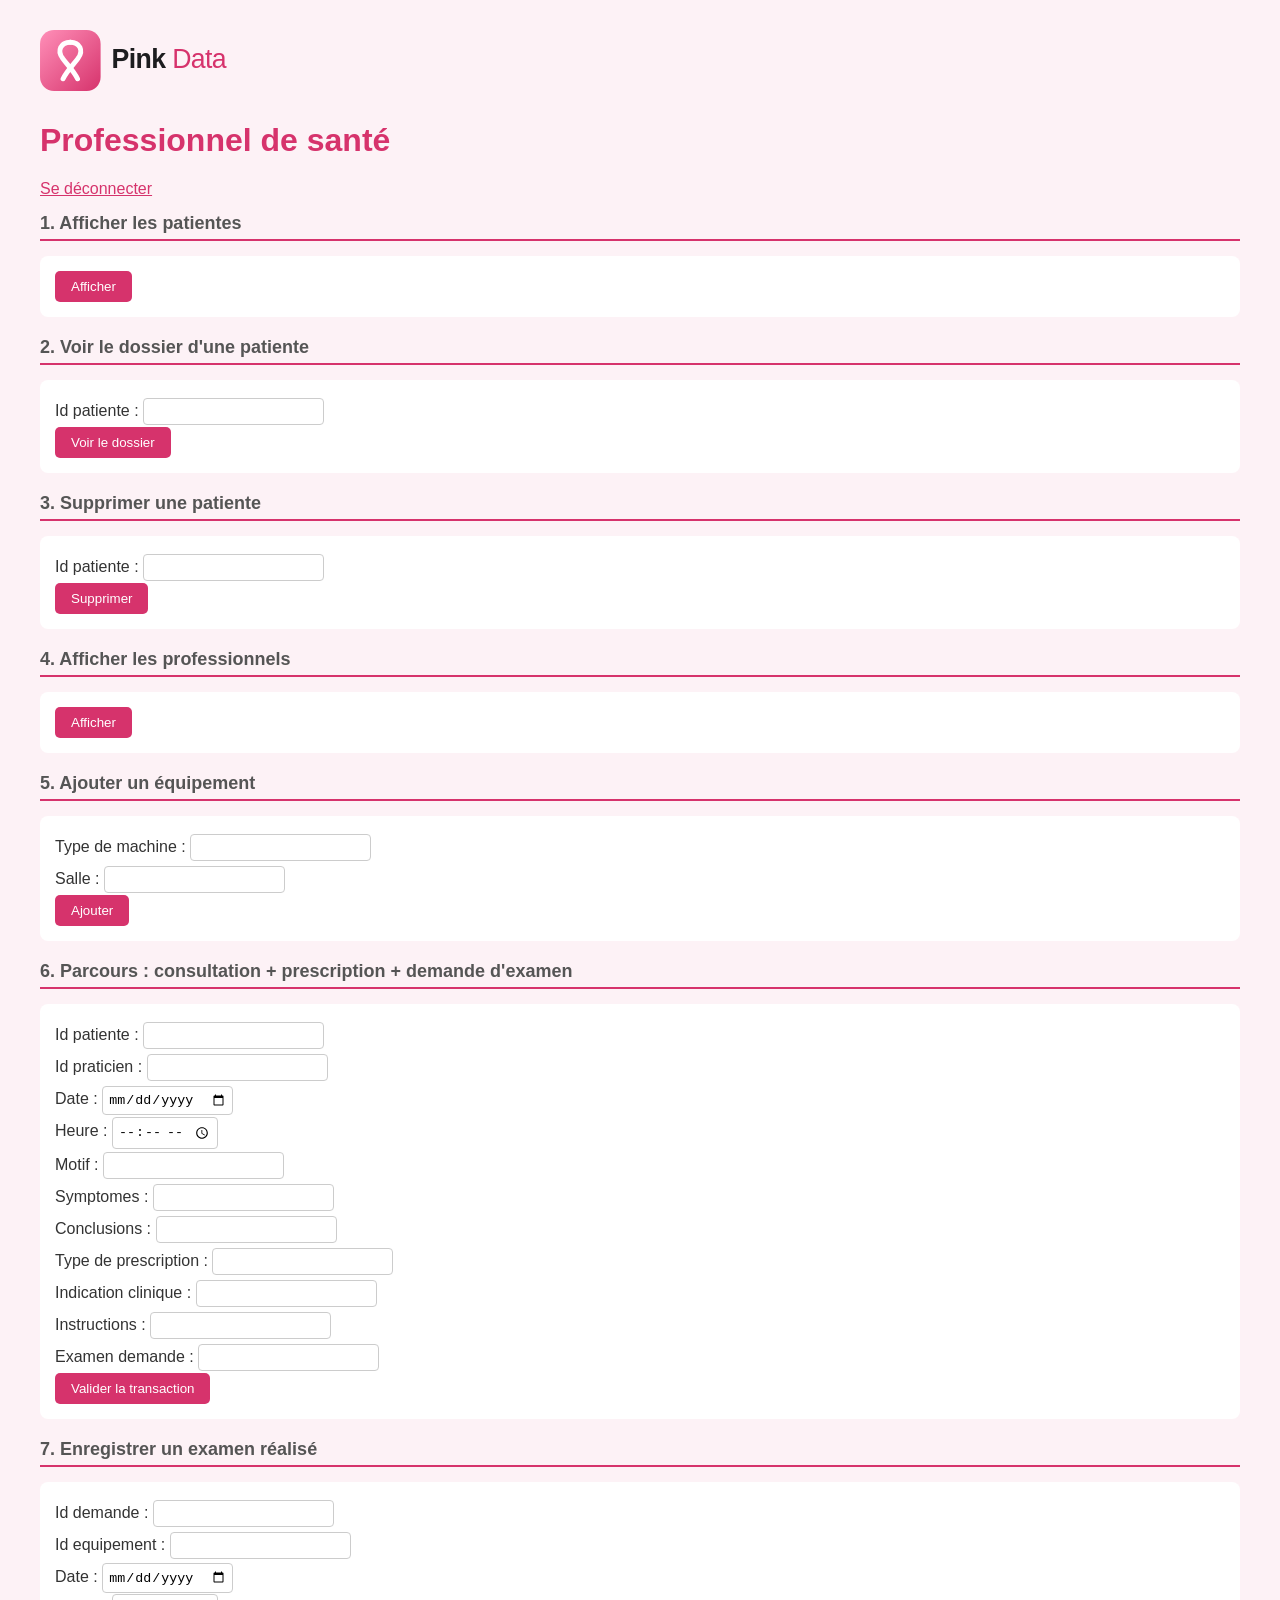
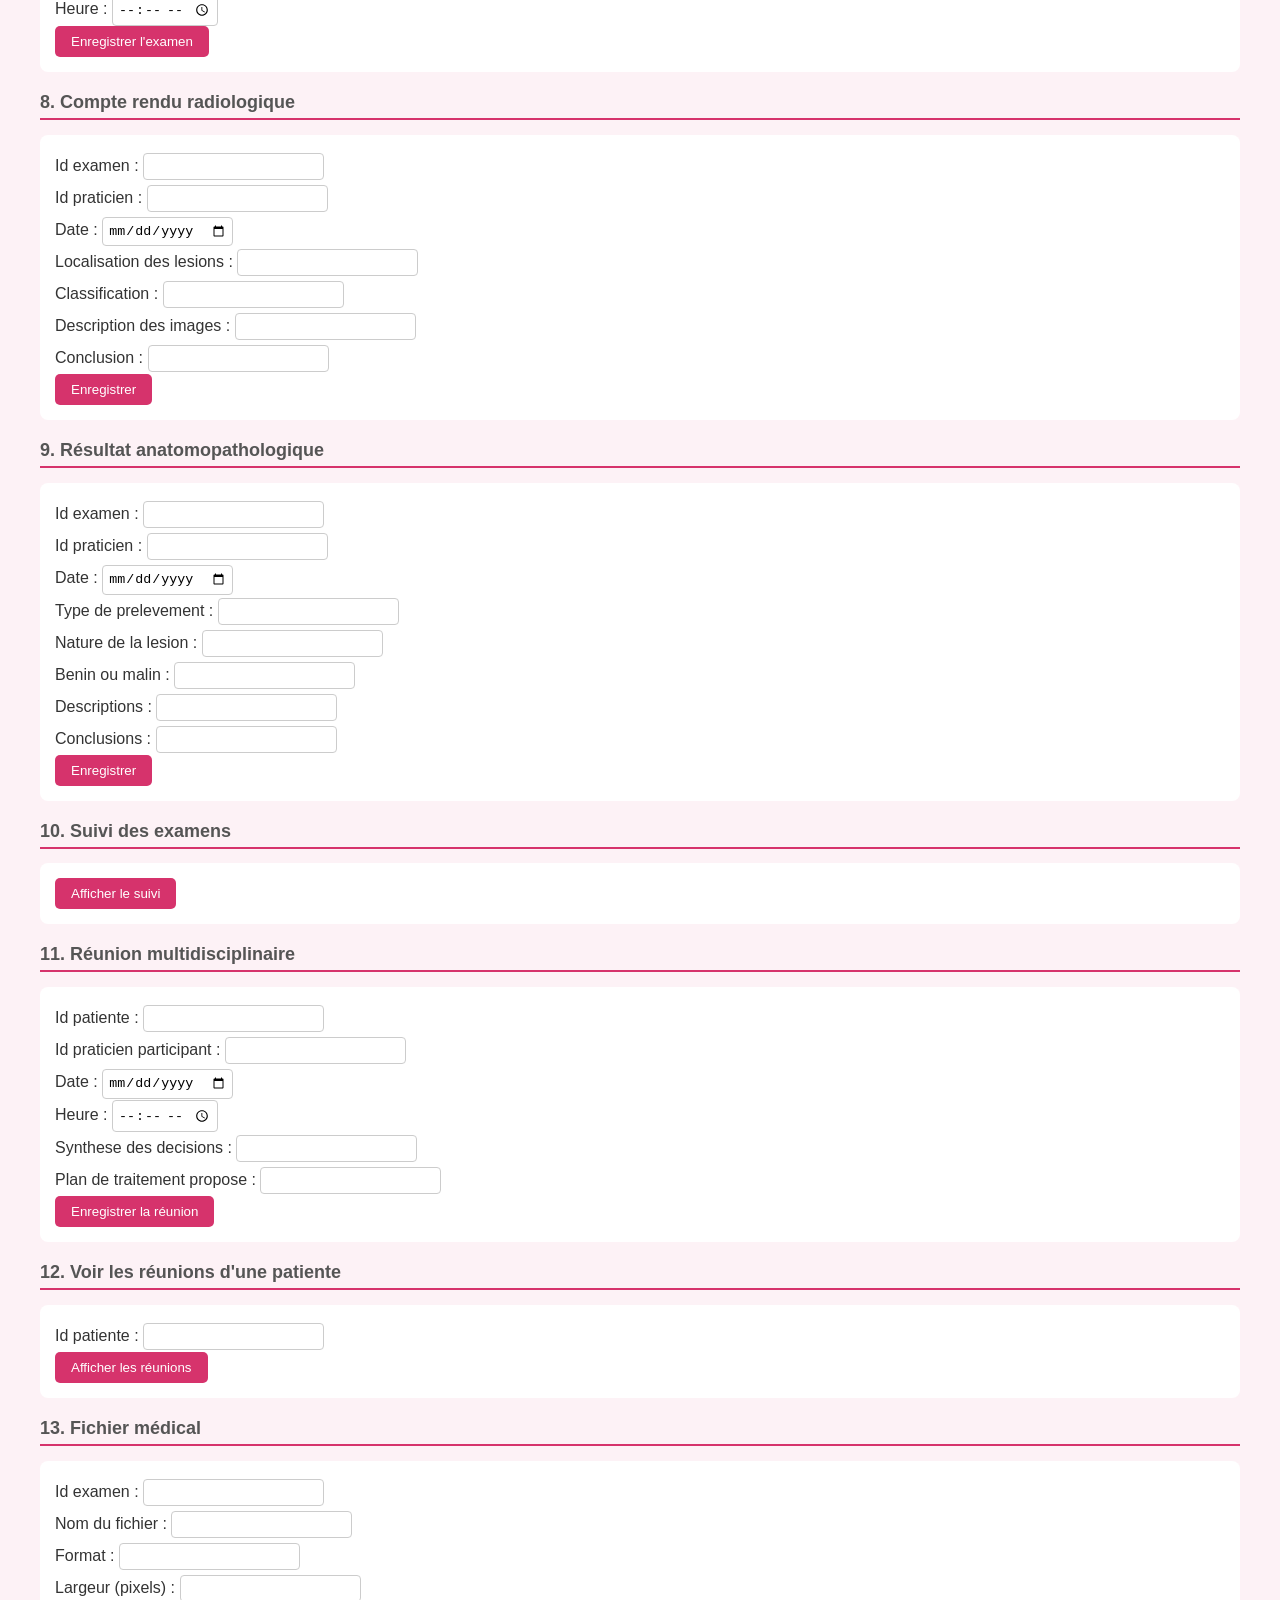
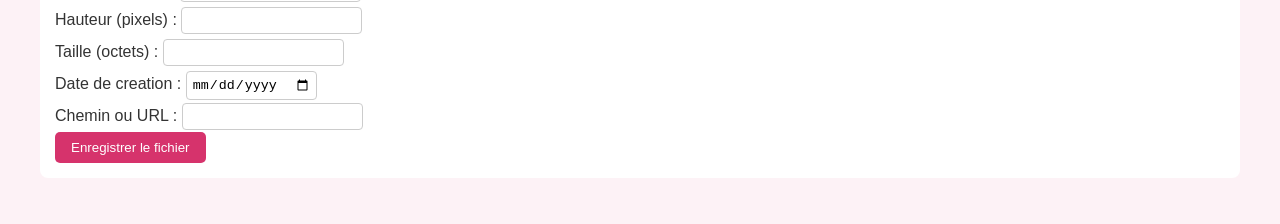
==== praticien/index.html @ 6a2b70fb "add tous les trucs" ====
<html>
<head>
<meta charset="UTF-8">
<title>Professionnel de santé</title>
<link rel="stylesheet" href="../style.css">
<link rel="icon" href="../icone.svg">
</head>
<body>
<img src="../logo.svg" alt="Pink Data" width="200">
<h1>Professionnel de santé</h1>
<a href="../index.html">Se déconnecter</a>

<h2>1. Afficher les patientes</h2>
<form action="affichage_patiente.php" method="post">
    <input type="submit" value="Afficher">
</form>

<h2>2. Voir le dossier d'une patiente</h2>
<form action="jointure_patiente.php" method="post">
    Id patiente : <input type="number" name="Id_Patiente"><br>
    <input type="submit" value="Voir le dossier">
</form>

<h2>3. Supprimer une patiente</h2>
<form action="suppression_patiente.php" method="post">
    Id patiente : <input type="number" name="Id_Patiente"><br>
    <input type="submit" value="Supprimer">
</form>

<h2>4. Afficher les professionnels</h2>
<form action="affichage_praticien.php" method="post">
    <input type="submit" value="Afficher">
</form>

<h2>5. Ajouter un équipement</h2>
<form action="ajout_equipement.php" method="post">
    Type de machine : <input type="text" name="Type_machine"><br>
    Salle : <input type="text" name="Localisation_salle"><br>
    <input type="submit" value="Ajouter">
</form>

<h2>6. Parcours : consultation + prescription + demande d'examen</h2>
<form action="transaction_parcours.php" method="post">
    Id patiente : <input type="number" name="Id_Patiente"><br>
    Id praticien : <input type="number" name="Id_Praticien"><br>
    Date : <input type="date" name="Date_consultation"><br>
    Heure : <input type="time" name="Heure_consultation"><br>
    Motif : <input type="text" name="Motif_clinique"><br>
    Symptomes : <input type="text" name="Symptomes_observes"><br>
    Conclusions : <input type="text" name="Conclusions"><br>
    Type de prescription : <input type="text" name="Type_prescription"><br>
    Indication clinique : <input type="text" name="Indication_clinique"><br>
    Instructions : <input type="text" name="Instructions_complementaires"><br>
    Examen demande : <input type="text" name="Type_examen_demande"><br>
    <input type="submit" value="Valider la transaction">
</form>

<h2>7. Enregistrer un examen réalisé</h2>
<form action="ajout_examen.php" method="post">
    Id demande : <input type="number" name="Id_Demande"><br>
    Id equipement : <input type="number" name="Id_Equipement"><br>
    Date : <input type="date" name="Date_examen"><br>
    Heure : <input type="time" name="Heure_examen"><br>
    <input type="submit" value="Enregistrer l'examen">
</form>

<h2>8. Compte rendu radiologique</h2>
<form action="ajout_cr_radio.php" method="post">
    Id examen : <input type="number" name="Id_Examen"><br>
    Id praticien : <input type="number" name="Id_Praticien"><br>
    Date : <input type="date" name="Date_compte_rendu"><br>
    Localisation des lesions : <input type="text" name="Localisation_lesions"><br>
    Classification : <input type="text" name="Classification"><br>
    Description des images : <input type="text" name="Description_images"><br>
    Conclusion : <input type="text" name="Conclusion"><br>
    <input type="submit" value="Enregistrer">
</form>

<h2>9. Résultat anatomopathologique</h2>
<form action="ajout_anapath.php" method="post">
    Id examen : <input type="number" name="Id_Examen"><br>
    Id praticien : <input type="number" name="Id_Praticien"><br>
    Date : <input type="date" name="Date_resultat"><br>
    Type de prelevement : <input type="text" name="Type_prelevement"><br>
    Nature de la lesion : <input type="text" name="Nature_lesion"><br>
    Benin ou malin : <input type="text" name="Caractere_benin_malin"><br>
    Descriptions : <input type="text" name="Descriptions"><br>
    Conclusions : <input type="text" name="Conclusions"><br>
    <input type="submit" value="Enregistrer">
</form>

<h2>10. Suivi des examens</h2>
<form action="jointure_examens.php" method="post">
    <input type="submit" value="Afficher le suivi">
</form>

<h2>11. Réunion multidisciplinaire</h2>
<form action="ajout_reunion.php" method="post">
    Id patiente : <input type="number" name="Id_Patiente"><br>
    Id praticien participant : <input type="number" name="Id_Praticien"><br>
    Date : <input type="date" name="Date_reunion"><br>
    Heure : <input type="time" name="Heure_reunion"><br>
    Synthese des decisions : <input type="text" name="Synthese_decisions"><br>
    Plan de traitement propose : <input type="text" name="Plan_traitement_propose"><br>
    <input type="submit" value="Enregistrer la réunion">
</form>

<h2>12. Voir les réunions d'une patiente</h2>
<form action="affichage_reunion.php" method="post">
    Id patiente : <input type="number" name="Id_Patiente"><br>
    <input type="submit" value="Afficher les réunions">
</form>

<h2>13. Fichier médical</h2>
<form action="ajout_fichier.php" method="post">
    Id examen : <input type="number" name="Id_Examen"><br>
    Nom du fichier : <input type="text" name="Nom_fichier"><br>
    Format : <input type="text" name="Format_fichier"><br>
    Largeur (pixels) : <input type="number" name="Largeur_pixels"><br>
    Hauteur (pixels) : <input type="number" name="Hauteur_pixels"><br>
    Taille (octets) : <input type="number" name="Taille_octets"><br>
    Date de creation : <input type="date" name="Date_creation"><br>
    Chemin ou URL : <input type="text" name="Chemin_ou_URL_stockage"><br>
    <input type="submit" value="Enregistrer le fichier">
</form>
</body>
</html>
---- style.css ----
body { font-family: Arial, sans-serif; background: #fdf2f6; margin: 0; padding: 30px 40px; color: #333; }
h1 { color: #d6336c; }
h2 { color: #555; font-size: 18px; border-bottom: 2px solid #d6336c; padding-bottom: 5px; }
form { background: white; padding: 15px; border-radius: 8px; margin-bottom: 20px; line-height: 2; }
input[type=text], input[type=number], input[type=date], input[type=time], input[type=password] { padding: 5px; border: 1px solid #ccc; border-radius: 4px; }
input[type=submit] { background: #d6336c; color: white; border: none; padding: 8px 16px; border-radius: 5px; cursor: pointer; }
input[type=submit]:hover { background: #b02a58; }
a { color: #d6336c; }
.connexion { max-width: 340px; margin: 80px auto; text-align: center; }
.connexion form { text-align: left; }
img { margin-bottom: 10px; }
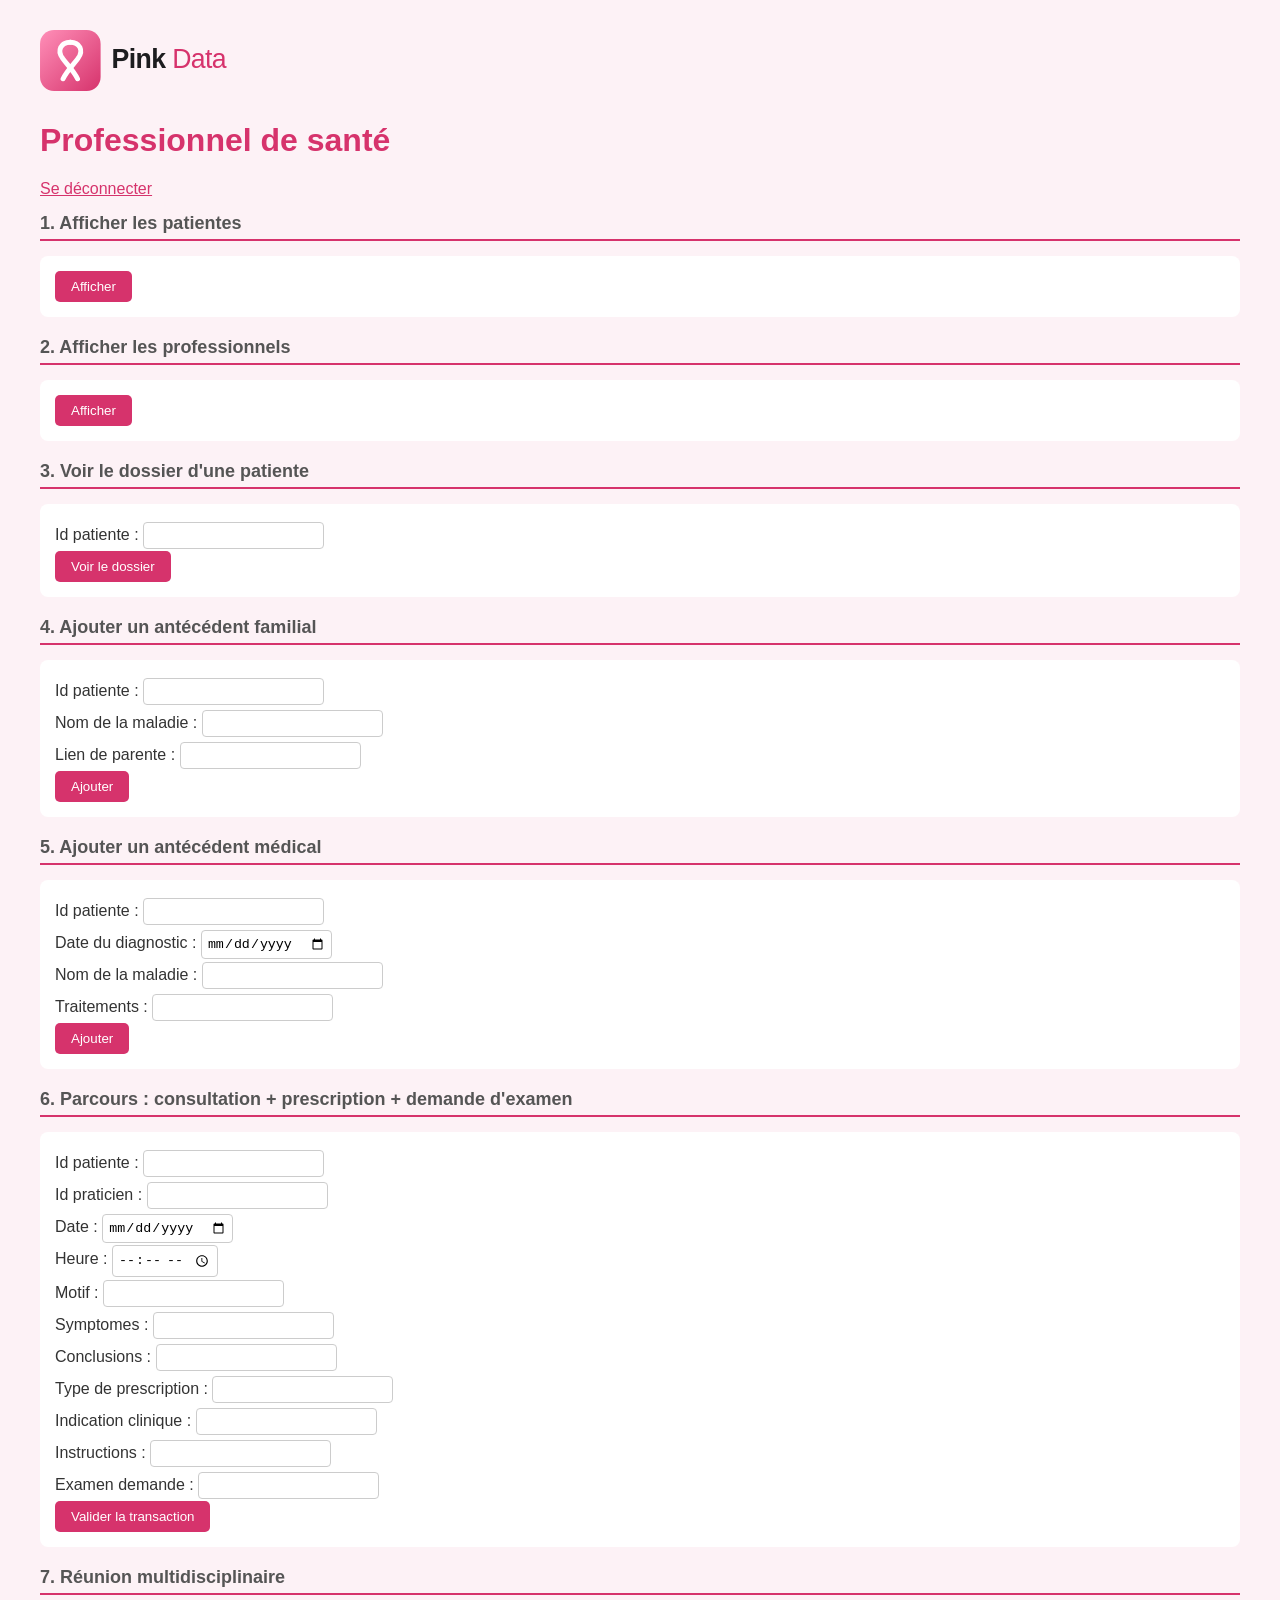
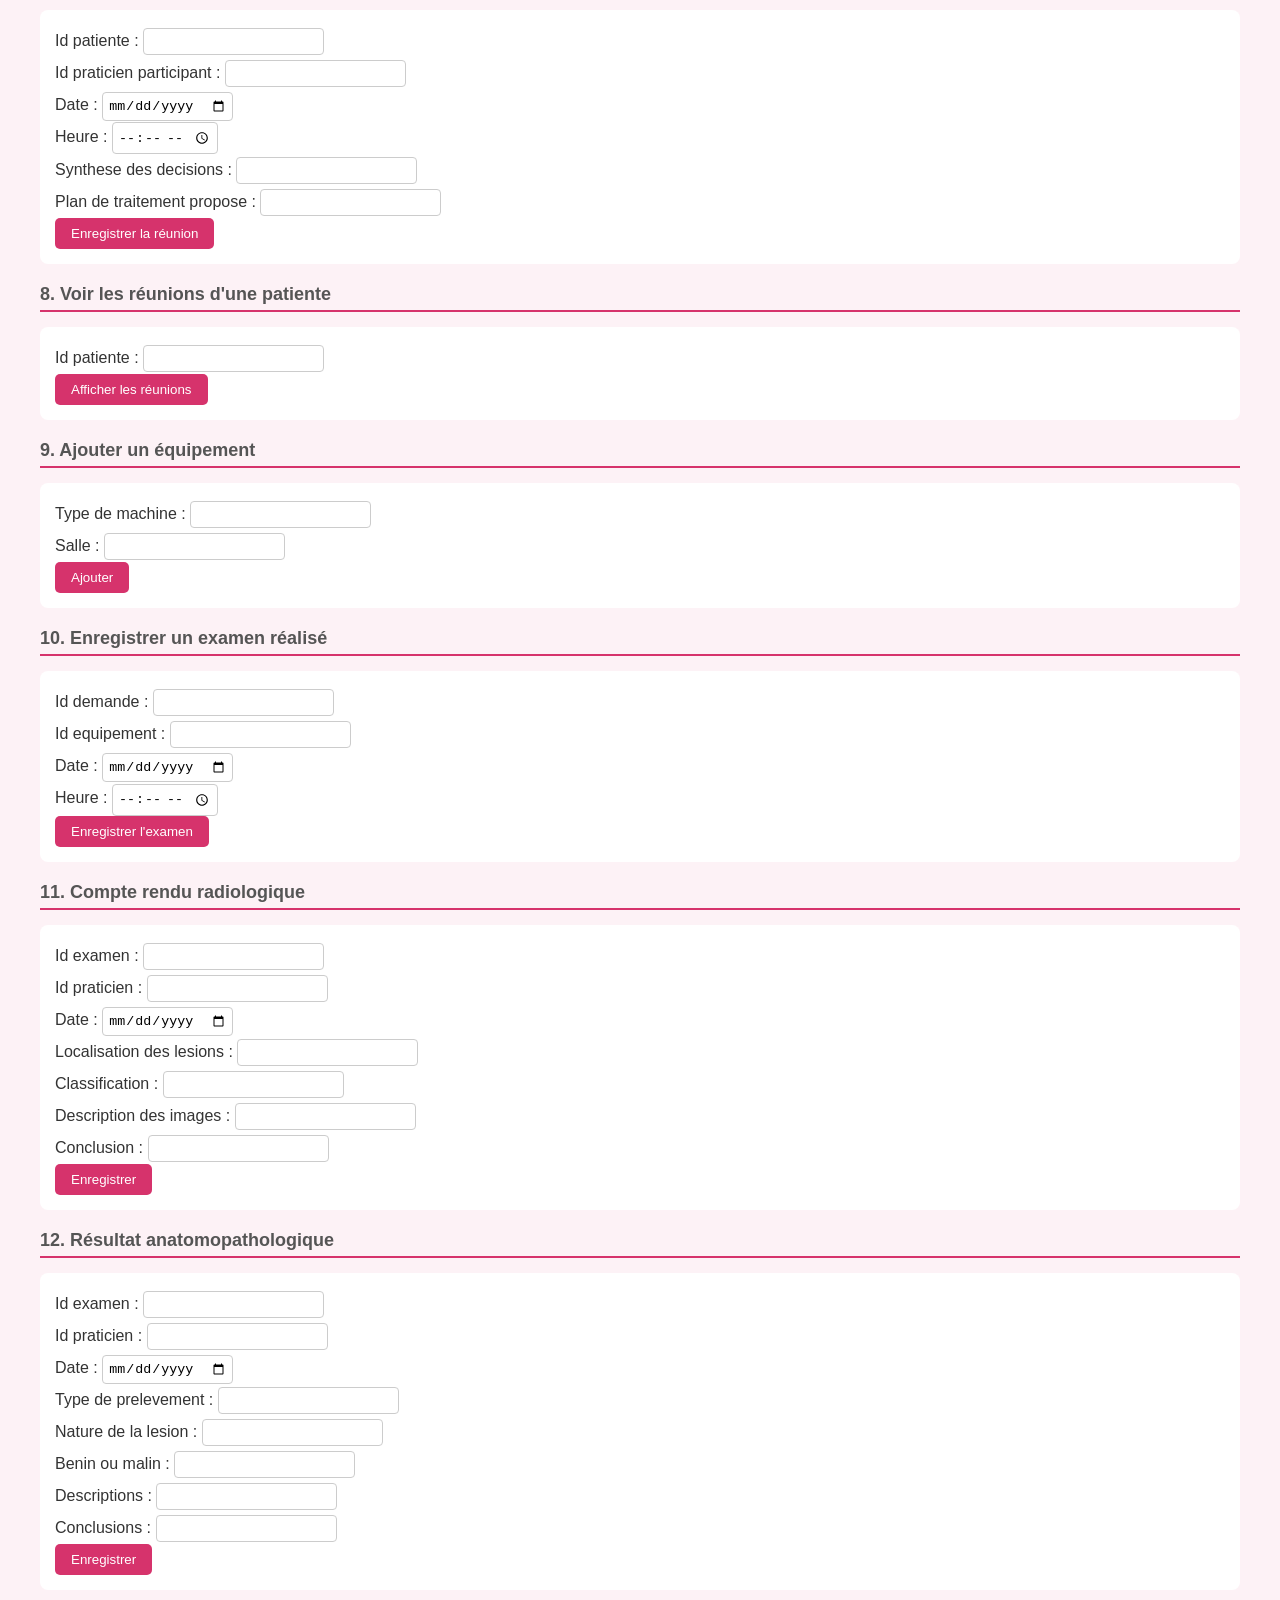
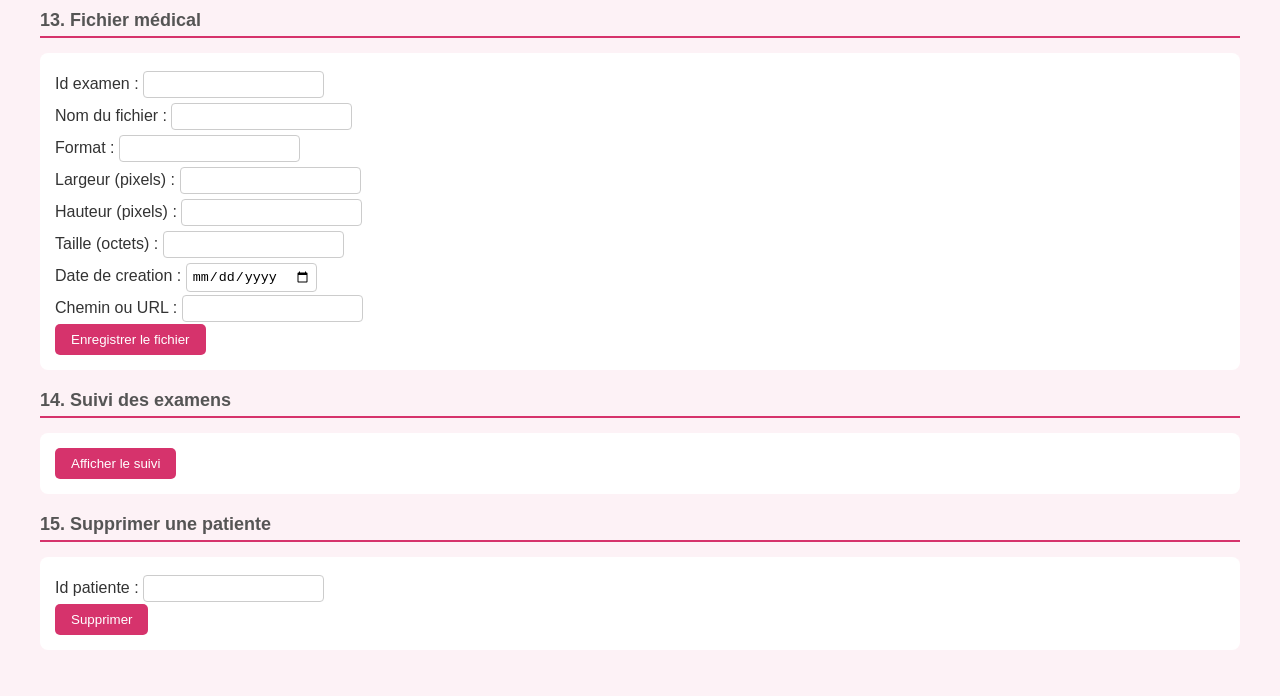
==== commit fd872930: "2" ====
--- a/praticien/index.html
+++ b/praticien/index.html
@@ -15,27 +15,31 @@
     <input type="submit" value="Afficher">
 </form>
 
-<h2>2. Voir le dossier d'une patiente</h2>
+<h2>2. Afficher les professionnels</h2>
+<form action="affichage_praticien.php" method="post">
+    <input type="submit" value="Afficher">
+</form>
+
+<h2>3. Voir le dossier d'une patiente</h2>
 <form action="jointure_patiente.php" method="post">
     Id patiente : <input type="number" name="Id_Patiente"><br>
     <input type="submit" value="Voir le dossier">
 </form>
 
-<h2>3. Supprimer une patiente</h2>
-<form action="suppression_patiente.php" method="post">
+<h2>4. Ajouter un antécédent familial</h2>
+<form action="ajout_antecedent_familial.php" method="post">
     Id patiente : <input type="number" name="Id_Patiente"><br>
-    <input type="submit" value="Supprimer">
+    Nom de la maladie : <input type="text" name="Nom_maladie"><br>
+    Lien de parente : <input type="text" name="Lien_parente"><br>
+    <input type="submit" value="Ajouter">
 </form>
 
-<h2>4. Afficher les professionnels</h2>
-<form action="affichage_praticien.php" method="post">
-    <input type="submit" value="Afficher">
-</form>
-
-<h2>5. Ajouter un équipement</h2>
-<form action="ajout_equipement.php" method="post">
-    Type de machine : <input type="text" name="Type_machine"><br>
-    Salle : <input type="text" name="Localisation_salle"><br>
+<h2>5. Ajouter un antécédent médical</h2>
+<form action="ajout_antecedent_medical.php" method="post">
+    Id patiente : <input type="number" name="Id_Patiente"><br>
+    Date du diagnostic : <input type="date" name="Date_diagnostic"><br>
+    Nom de la maladie : <input type="text" name="Nom_maladie"><br>
+    Traitements : <input type="text" name="Traitements"><br>
     <input type="submit" value="Ajouter">
 </form>
 
@@ -55,7 +59,31 @@
     <input type="submit" value="Valider la transaction">
 </form>
 
-<h2>7. Enregistrer un examen réalisé</h2>
+<h2>7. Réunion multidisciplinaire</h2>
+<form action="ajout_reunion.php" method="post">
+    Id patiente : <input type="number" name="Id_Patiente"><br>
+    Id praticien participant : <input type="number" name="Id_Praticien"><br>
+    Date : <input type="date" name="Date_reunion"><br>
+    Heure : <input type="time" name="Heure_reunion"><br>
+    Synthese des decisions : <input type="text" name="Synthese_decisions"><br>
+    Plan de traitement propose : <input type="text" name="Plan_traitement_propose"><br>
+    <input type="submit" value="Enregistrer la réunion">
+</form>
+
+<h2>8. Voir les réunions d'une patiente</h2>
+<form action="affichage_reunion.php" method="post">
+    Id patiente : <input type="number" name="Id_Patiente"><br>
+    <input type="submit" value="Afficher les réunions">
+</form>
+
+<h2>9. Ajouter un équipement</h2>
+<form action="ajout_equipement.php" method="post">
+    Type de machine : <input type="text" name="Type_machine"><br>
+    Salle : <input type="text" name="Localisation_salle"><br>
+    <input type="submit" value="Ajouter">
+</form>
+
+<h2>10. Enregistrer un examen réalisé</h2>
 <form action="ajout_examen.php" method="post">
     Id demande : <input type="number" name="Id_Demande"><br>
     Id equipement : <input type="number" name="Id_Equipement"><br>
@@ -64,7 +92,7 @@
     <input type="submit" value="Enregistrer l'examen">
 </form>
 
-<h2>8. Compte rendu radiologique</h2>
+<h2>11. Compte rendu radiologique</h2>
 <form action="ajout_cr_radio.php" method="post">
     Id examen : <input type="number" name="Id_Examen"><br>
     Id praticien : <input type="number" name="Id_Praticien"><br>
@@ -76,7 +104,7 @@
     <input type="submit" value="Enregistrer">
 </form>
 
-<h2>9. Résultat anatomopathologique</h2>
+<h2>12. Résultat anatomopathologique</h2>
 <form action="ajout_anapath.php" method="post">
     Id examen : <input type="number" name="Id_Examen"><br>
     Id praticien : <input type="number" name="Id_Praticien"><br>
@@ -87,28 +115,6 @@
     Descriptions : <input type="text" name="Descriptions"><br>
     Conclusions : <input type="text" name="Conclusions"><br>
     <input type="submit" value="Enregistrer">
-</form>
-
-<h2>10. Suivi des examens</h2>
-<form action="jointure_examens.php" method="post">
-    <input type="submit" value="Afficher le suivi">
-</form>
-
-<h2>11. Réunion multidisciplinaire</h2>
-<form action="ajout_reunion.php" method="post">
-    Id patiente : <input type="number" name="Id_Patiente"><br>
-    Id praticien participant : <input type="number" name="Id_Praticien"><br>
-    Date : <input type="date" name="Date_reunion"><br>
-    Heure : <input type="time" name="Heure_reunion"><br>
-    Synthese des decisions : <input type="text" name="Synthese_decisions"><br>
-    Plan de traitement propose : <input type="text" name="Plan_traitement_propose"><br>
-    <input type="submit" value="Enregistrer la réunion">
-</form>
-
-<h2>12. Voir les réunions d'une patiente</h2>
-<form action="affichage_reunion.php" method="post">
-    Id patiente : <input type="number" name="Id_Patiente"><br>
-    <input type="submit" value="Afficher les réunions">
 </form>
 
 <h2>13. Fichier médical</h2>
@@ -123,5 +129,16 @@
     Chemin ou URL : <input type="text" name="Chemin_ou_URL_stockage"><br>
     <input type="submit" value="Enregistrer le fichier">
 </form>
+
+<h2>14. Suivi des examens</h2>
+<form action="jointure_examens.php" method="post">
+    <input type="submit" value="Afficher le suivi">
+</form>
+
+<h2>15. Supprimer une patiente</h2>
+<form action="suppression_patiente.php" method="post">
+    Id patiente : <input type="number" name="Id_Patiente"><br>
+    <input type="submit" value="Supprimer">
+</form>
 </body>
 </html>
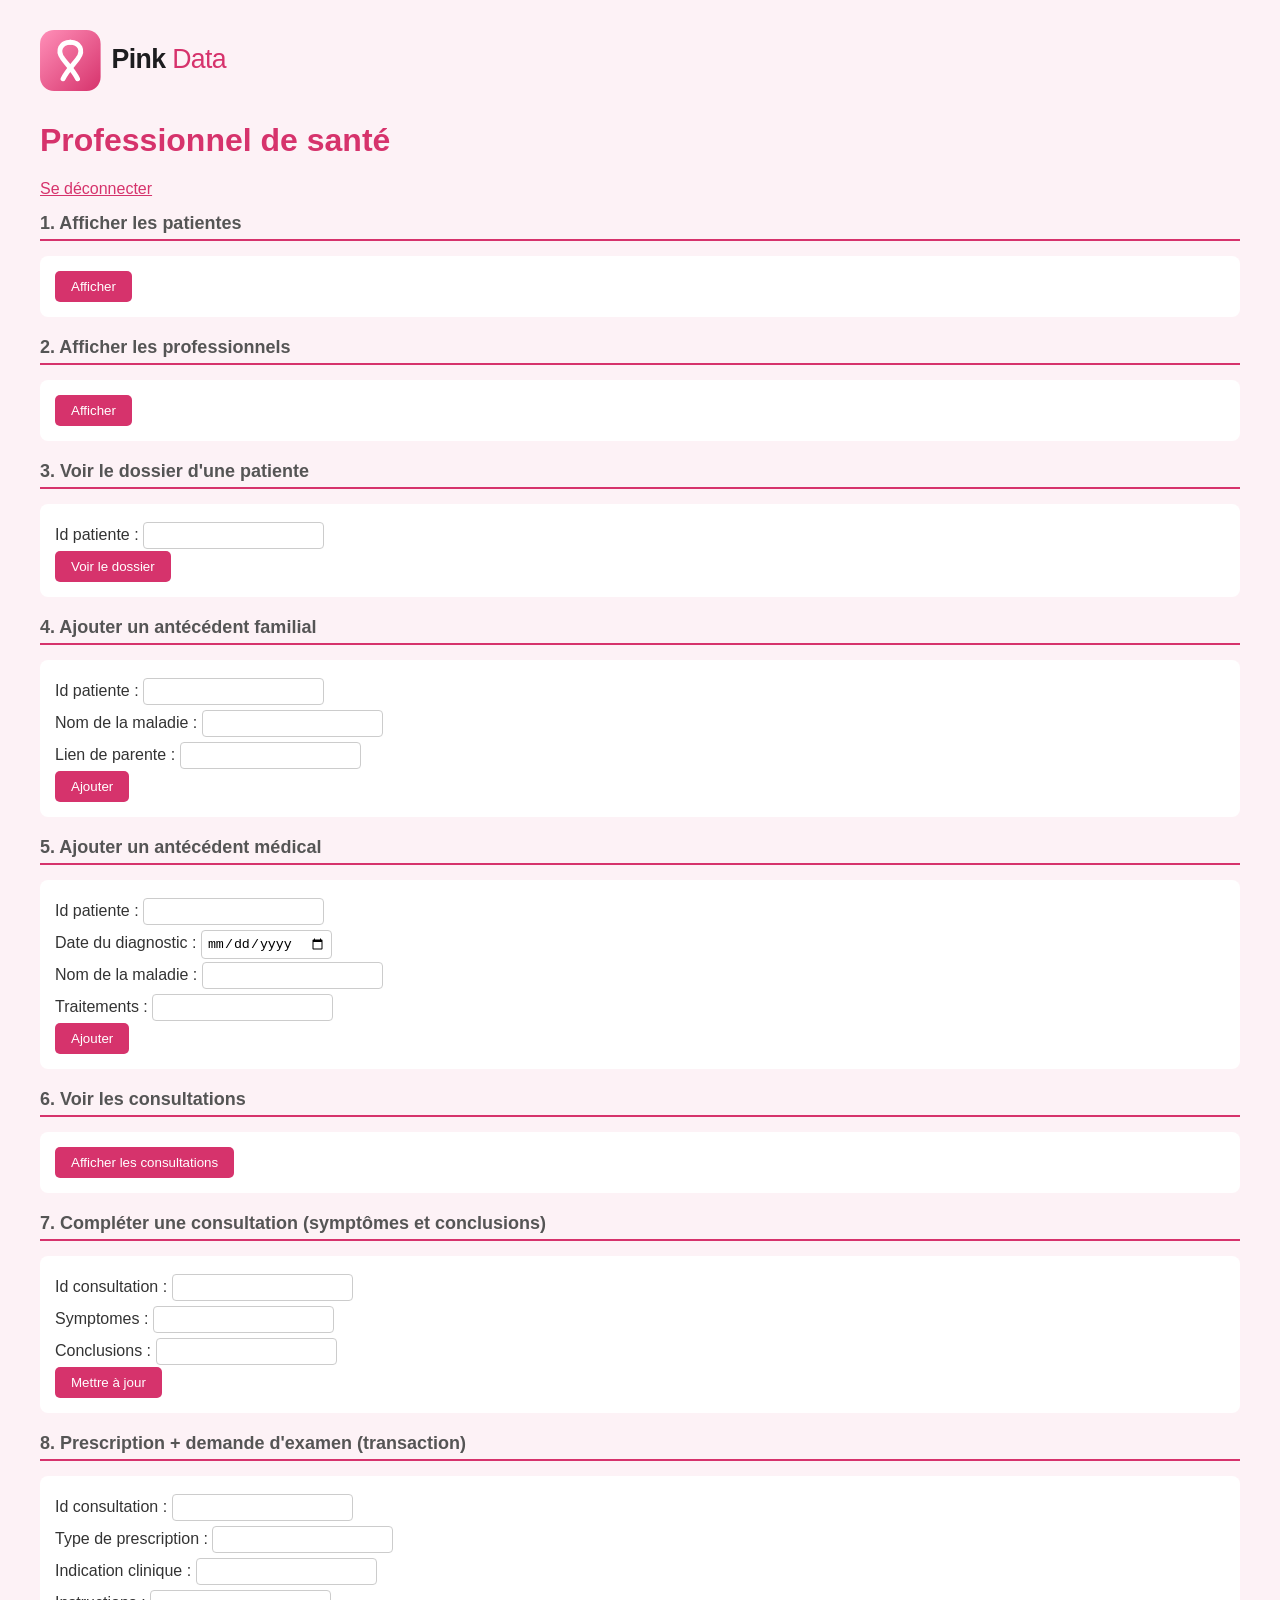
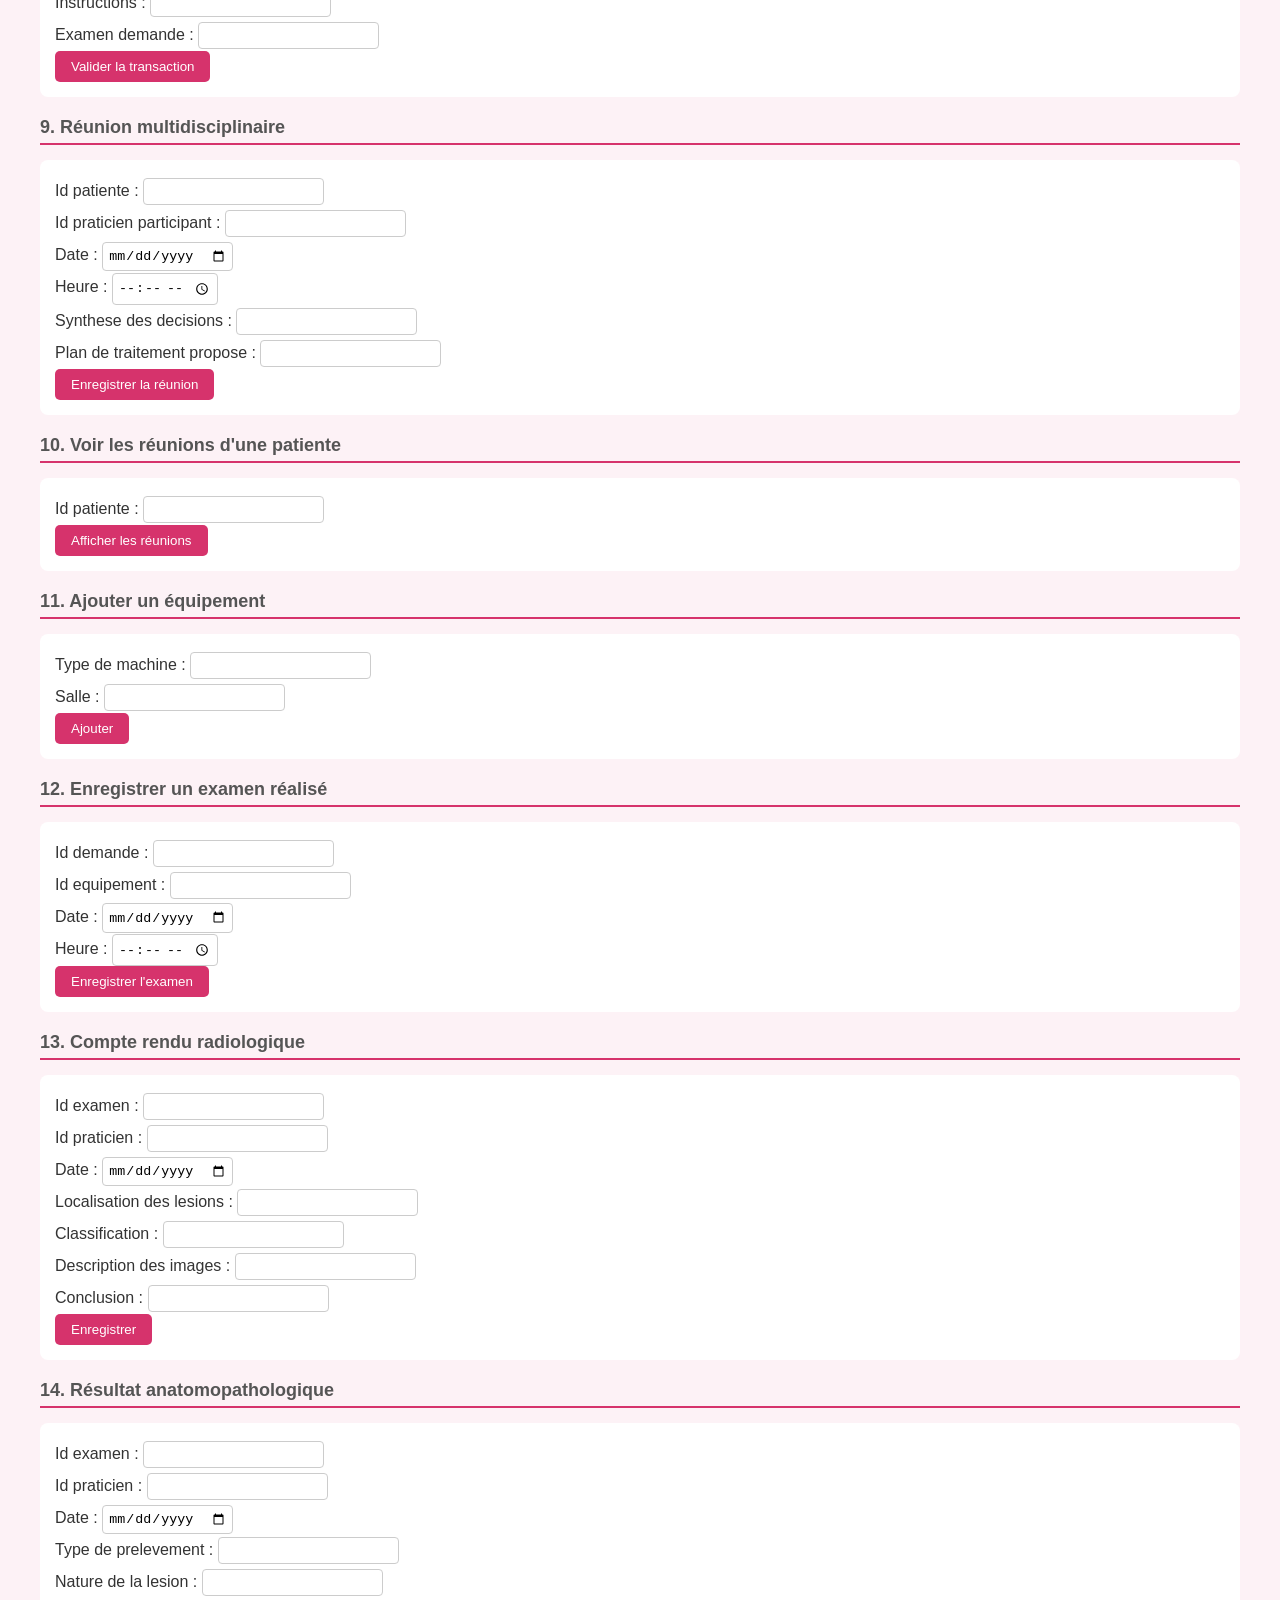
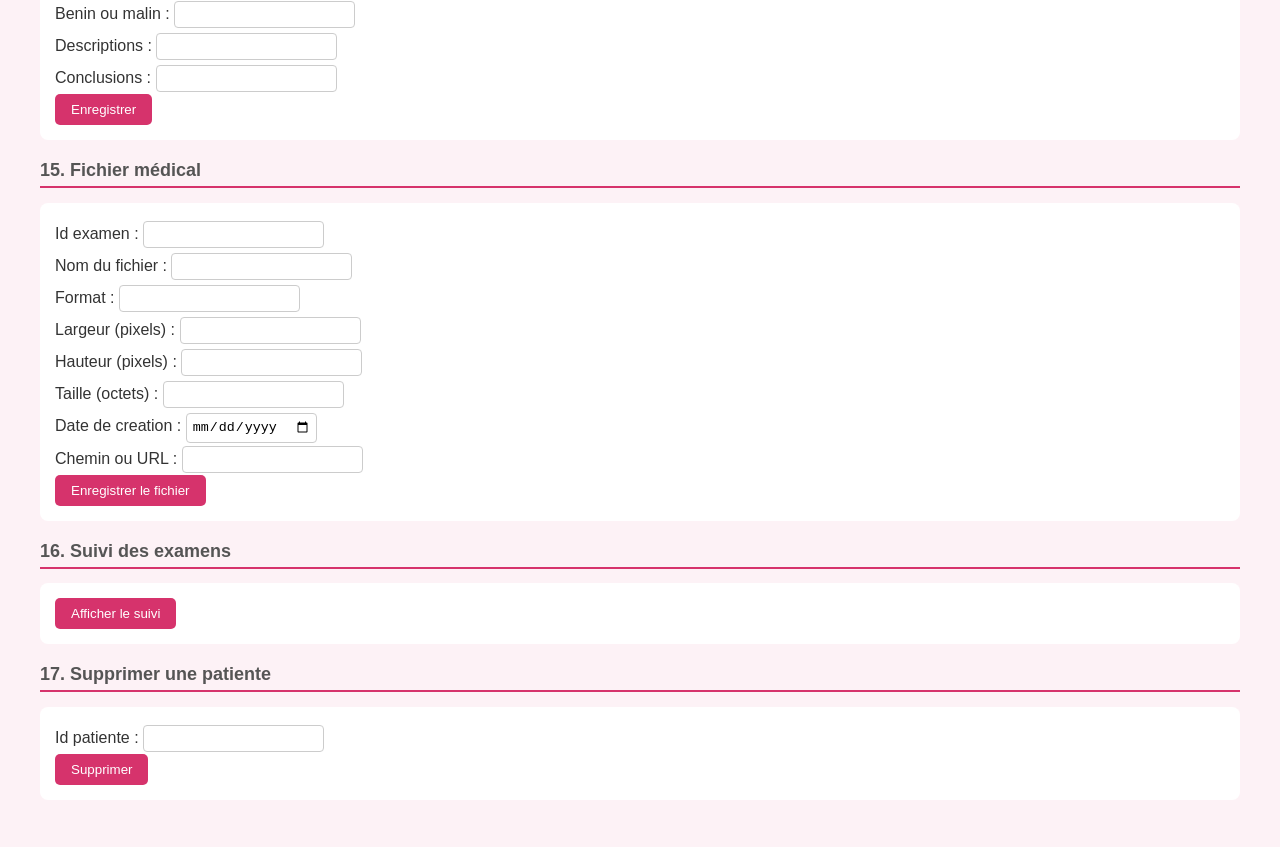
==== commit 7490d52a: "3" ====
--- a/praticien/index.html
+++ b/praticien/index.html
@@ -43,15 +43,22 @@
     <input type="submit" value="Ajouter">
 </form>
 
-<h2>6. Parcours : consultation + prescription + demande d'examen</h2>
-<form action="transaction_parcours.php" method="post">
-    Id patiente : <input type="number" name="Id_Patiente"><br>
-    Id praticien : <input type="number" name="Id_Praticien"><br>
-    Date : <input type="date" name="Date_consultation"><br>
-    Heure : <input type="time" name="Heure_consultation"><br>
-    Motif : <input type="text" name="Motif_clinique"><br>
+<h2>6. Voir les consultations</h2>
+<form action="affichage_consultation.php" method="post">
+    <input type="submit" value="Afficher les consultations">
+</form>
+
+<h2>7. Compléter une consultation (symptômes et conclusions)</h2>
+<form action="update_consultation.php" method="post">
+    Id consultation : <input type="number" name="Id_Consultation"><br>
     Symptomes : <input type="text" name="Symptomes_observes"><br>
     Conclusions : <input type="text" name="Conclusions"><br>
+    <input type="submit" value="Mettre à jour">
+</form>
+
+<h2>8. Prescription + demande d'examen (transaction)</h2>
+<form action="transaction_prescription.php" method="post">
+    Id consultation : <input type="number" name="Id_Consultation"><br>
     Type de prescription : <input type="text" name="Type_prescription"><br>
     Indication clinique : <input type="text" name="Indication_clinique"><br>
     Instructions : <input type="text" name="Instructions_complementaires"><br>
@@ -59,7 +66,7 @@
     <input type="submit" value="Valider la transaction">
 </form>
 
-<h2>7. Réunion multidisciplinaire</h2>
+<h2>9. Réunion multidisciplinaire</h2>
 <form action="ajout_reunion.php" method="post">
     Id patiente : <input type="number" name="Id_Patiente"><br>
     Id praticien participant : <input type="number" name="Id_Praticien"><br>
@@ -70,20 +77,20 @@
     <input type="submit" value="Enregistrer la réunion">
 </form>
 
-<h2>8. Voir les réunions d'une patiente</h2>
+<h2>10. Voir les réunions d'une patiente</h2>
 <form action="affichage_reunion.php" method="post">
     Id patiente : <input type="number" name="Id_Patiente"><br>
     <input type="submit" value="Afficher les réunions">
 </form>
 
-<h2>9. Ajouter un équipement</h2>
+<h2>11. Ajouter un équipement</h2>
 <form action="ajout_equipement.php" method="post">
     Type de machine : <input type="text" name="Type_machine"><br>
     Salle : <input type="text" name="Localisation_salle"><br>
     <input type="submit" value="Ajouter">
 </form>
 
-<h2>10. Enregistrer un examen réalisé</h2>
+<h2>12. Enregistrer un examen réalisé</h2>
 <form action="ajout_examen.php" method="post">
     Id demande : <input type="number" name="Id_Demande"><br>
     Id equipement : <input type="number" name="Id_Equipement"><br>
@@ -92,7 +99,7 @@
     <input type="submit" value="Enregistrer l'examen">
 </form>
 
-<h2>11. Compte rendu radiologique</h2>
+<h2>13. Compte rendu radiologique</h2>
 <form action="ajout_cr_radio.php" method="post">
     Id examen : <input type="number" name="Id_Examen"><br>
     Id praticien : <input type="number" name="Id_Praticien"><br>
@@ -104,7 +111,7 @@
     <input type="submit" value="Enregistrer">
 </form>
 
-<h2>12. Résultat anatomopathologique</h2>
+<h2>14. Résultat anatomopathologique</h2>
 <form action="ajout_anapath.php" method="post">
     Id examen : <input type="number" name="Id_Examen"><br>
     Id praticien : <input type="number" name="Id_Praticien"><br>
@@ -117,7 +124,7 @@
     <input type="submit" value="Enregistrer">
 </form>
 
-<h2>13. Fichier médical</h2>
+<h2>15. Fichier médical</h2>
 <form action="ajout_fichier.php" method="post">
     Id examen : <input type="number" name="Id_Examen"><br>
     Nom du fichier : <input type="text" name="Nom_fichier"><br>
@@ -130,12 +137,12 @@
     <input type="submit" value="Enregistrer le fichier">
 </form>
 
-<h2>14. Suivi des examens</h2>
+<h2>16. Suivi des examens</h2>
 <form action="jointure_examens.php" method="post">
     <input type="submit" value="Afficher le suivi">
 </form>
 
-<h2>15. Supprimer une patiente</h2>
+<h2>17. Supprimer une patiente</h2>
 <form action="suppression_patiente.php" method="post">
     Id patiente : <input type="number" name="Id_Patiente"><br>
     <input type="submit" value="Supprimer">
